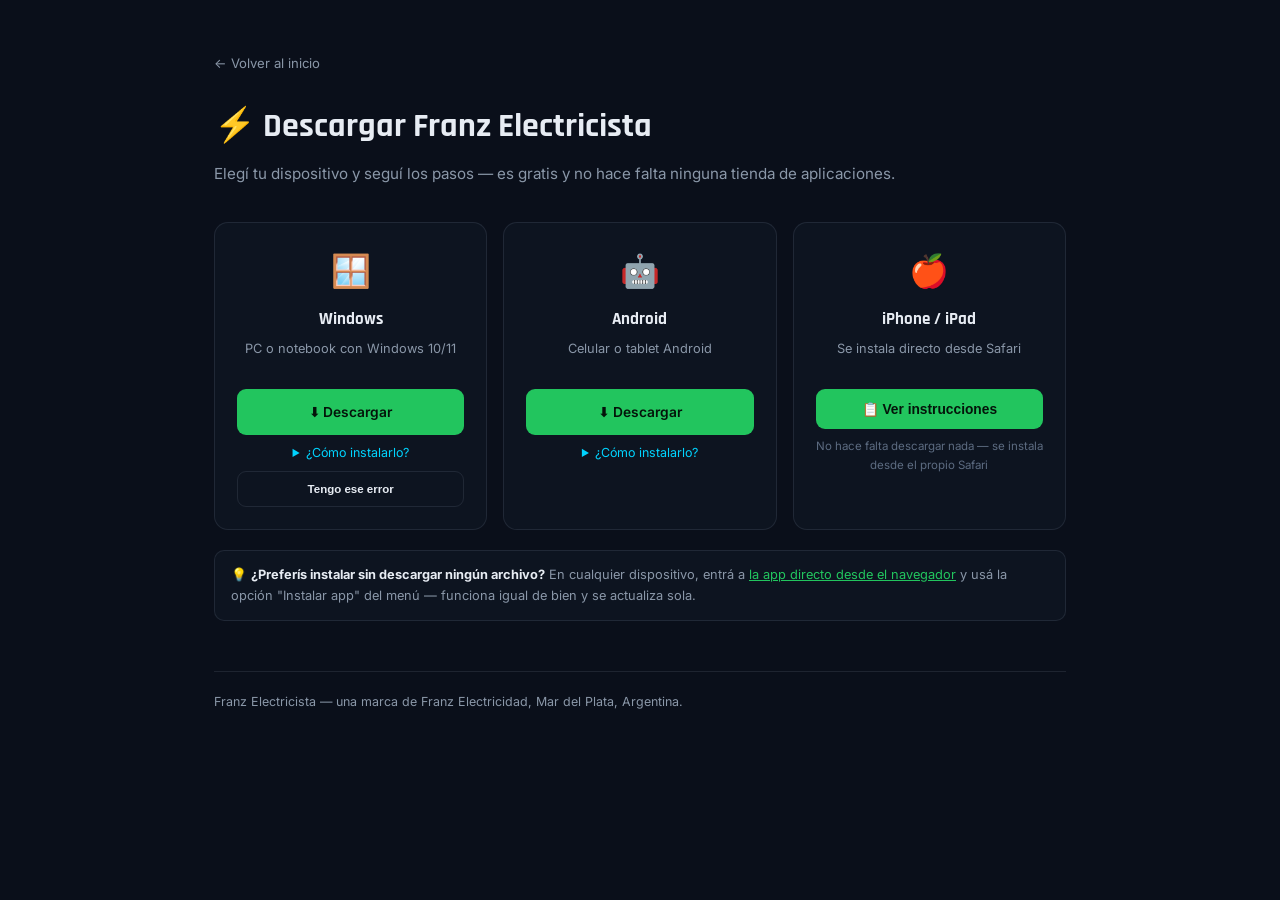
==== descargar.html @ 5713aa9c "Rename descargar_1.html to descargar.html" ====
<!DOCTYPE html>
<html lang="es">
<head>
<meta charset="UTF-8">
<meta name="viewport" content="width=device-width, initial-scale=1.0">
<title>Descargar Franz Electricista</title>
<link rel="preconnect" href="https://fonts.googleapis.com">
<link href="https://fonts.googleapis.com/css2?family=Rajdhani:wght@600;700&family=Inter:wght@400;500;600&display=swap" rel="stylesheet">
<link rel="icon" href="icons/favicon-32.png" sizes="32x32">
<style>
:root{
  --verde:#22c55e; --verde-dark:#16a34a; --cyan:#00d4ff;
  --bg:#0a0f1a; --bg2:#0d1420; --bg3:#111c2e; --panel:#0f1826;
  --border:rgba(34,197,94,.18); --border-br:rgba(148,163,184,.14);
  --text:#e7ecf3; --muted:#8a97a8; --muted2:#5c6b80;
}
*{margin:0;padding:0;box-sizing:border-box}
body{background:var(--bg);color:var(--text);font-family:'Inter',system-ui,sans-serif;line-height:1.6;padding:0}
.wrap{max-width:900px;margin:0 auto;padding:50px 24px 80px}
a{color:var(--verde)}
h1{font-family:'Rajdhani',sans-serif;font-size:2.1rem;margin-bottom:8px}
h2{font-family:'Rajdhani',sans-serif;font-size:1.2rem;margin-bottom:6px}
.sub{color:var(--muted);font-size:.95rem;margin-bottom:36px}
.back{display:inline-block;margin-bottom:26px;color:var(--muted);font-size:.82rem;text-decoration:none}
.back:hover{color:var(--verde)}

.destacado{
  background:linear-gradient(160deg,#101c14,var(--bg2));
  border:2px solid var(--verde); border-radius:16px; padding:26px;
  margin-bottom:34px; position:relative;
}
.destacado .tag{
  position:absolute; top:-12px; left:22px; background:var(--verde); color:#04140a;
  font-size:.68rem; font-weight:700; padding:4px 12px; border-radius:20px; letter-spacing:.03em;
}
.destacado h2{font-size:1.4rem}
.destacado p{color:var(--muted); font-size:.88rem; margin-bottom:16px}

.grid{display:grid; grid-template-columns:repeat(3,1fr); gap:16px; margin-bottom:20px}
@media(max-width:720px){ .grid{grid-template-columns:1fr} }

.card{
  background:var(--bg2); border:1px solid var(--border-br); border-radius:14px;
  padding:22px; text-align:center;
}
.card .ico{font-size:2rem; margin-bottom:10px}
.card h3{font-family:'Rajdhani',sans-serif; font-size:1.05rem; margin-bottom:6px}
.card p{color:var(--muted); font-size:.8rem; margin-bottom:16px; min-height:34px}

.btn{
  display:inline-flex; align-items:center; gap:8px; justify-content:center;
  padding:11px 22px; border-radius:9px; font-weight:600; font-size:.86rem;
  cursor:pointer; border:1px solid transparent; transition:.15s; width:100%;
  text-decoration:none;
}
.btn-verde{background:var(--verde); color:#04140a;}
.btn-verde:hover{background:#3fdb79}
.btn-ghost{border-color:var(--border-br); color:var(--text); background:transparent}
.btn-ghost:hover{border-color:var(--verde); color:var(--verde)}
.btn[disabled]{opacity:.5; cursor:default; pointer-events:none}

.nota{
  background:var(--bg2); border:1px solid var(--border-br); border-radius:10px;
  padding:14px 16px; font-size:.8rem; color:var(--muted); margin-top:10px;
}
.nota b{color:var(--text)}
details{margin-top:8px}
summary{cursor:pointer; color:var(--cyan); font-size:.78rem}
.pasos{margin-top:8px; padding-left:18px; font-size:.78rem; color:var(--muted); line-height:1.9}

footer{border-top:1px solid var(--border-br); margin-top:50px; padding-top:20px; font-size:.78rem; color:var(--muted)}
</style>
</head>
<body>
<div class="wrap">
  <a href="landing.html" class="back">← Volver al inicio</a>
  <h1>⚡ Descargar Franz Electricista</h1>
  <p class="sub">Elegí tu dispositivo y seguí los pasos — es gratis y no hace falta ninguna tienda de aplicaciones.</p>

  <div id="destacado" class="destacado" style="display:none">
    <span class="tag">RECOMENDADO PARA VOS</span>
    <h2 id="destacado-titulo"></h2>
    <p id="destacado-texto"></p>
    <div id="destacado-boton"></div>
  </div>

  <div class="grid">
    <div class="card">
      <div class="ico">🪟</div>
      <h3>Windows</h3>
      <p>PC o notebook con Windows 10/11</p>
      <a class="btn btn-verde" href="descargas/franz-electricista.msix" download>⬇ Descargar</a>
      <details>
        <summary>¿Cómo instalarlo?</summary>
        <ol class="pasos">
          <li>Descargá el archivo <b>.msix</b></li>
          <li>Hacé doble clic sobre él</li>
          <li>Si Windows no te deja instalar por "certificado no confiable": tocá el botón de abajo para ver la solución</li>
          <li>Tocá "Instalar"</li>
        </ol>
      </details>
      <div class="nota" id="nota-windows" style="display:none">
        <b>¿Te aparece un error de certificado?</b><br>
        Es normal en instaladores fuera de la tienda oficial. Solución: abrí PowerShell
        parado en la carpeta donde descargaste el archivo, y ejecutá:<br>
        <code>Set-ExecutionPolicy -Scope Process -ExecutionPolicy Bypass -Force</code><br>
        y después probá instalar de nuevo.
      </div>
      <button class="btn btn-ghost" style="margin-top:8px;font-size:.72rem" onclick="document.getElementById('nota-windows').style.display='block'">Tengo ese error</button>
    </div>

    <div class="card">
      <div class="ico">🤖</div>
      <h3>Android</h3>
      <p>Celular o tablet Android</p>
      <a class="btn btn-verde" href="descargas/franz-electricista.apk" download>⬇ Descargar</a>
      <details>
        <summary>¿Cómo instalarlo?</summary>
        <ol class="pasos">
          <li>Descargá el archivo <b>.apk</b></li>
          <li>Abrilo desde tus notificaciones o la carpeta Descargas</li>
          <li>Si te avisa "instalar apps de origen desconocido": aceptalo, es normal</li>
          <li>Tocá "Instalar"</li>
        </ol>
      </details>
    </div>

    <div class="card">
      <div class="ico">🍎</div>
      <h3>iPhone / iPad</h3>
      <p>Se instala directo desde Safari</p>
      <button class="btn btn-verde" onclick="alert('Abrí este sitio en Safari (no Chrome) → tocá el botón Compartir (el cuadrado con flecha hacia arriba) → \\'Agregar a pantalla de inicio\\'.')">📋 Ver instrucciones</button>
      <p style="font-size:.72rem;color:var(--muted2);margin-top:8px">No hace falta descargar nada — se instala desde el propio Safari</p>
    </div>
  </div>

  <div class="nota">
    💡 <b>¿Preferís instalar sin descargar ningún archivo?</b> En cualquier dispositivo, entrá a
    <a href="index.html">la app directo desde el navegador</a> y usá la opción "Instalar app" del menú —
    funciona igual de bien y se actualiza sola.
  </div>

  <footer>Franz Electricista — una marca de Franz Electricidad, Mar del Plata, Argentina.</footer>
</div>

<script>
const ua = navigator.userAgent;
const esWindows = /Windows/i.test(ua);
const esAndroid = /Android/i.test(ua);
const esIOS = /iPhone|iPad|iPod/i.test(ua);
const esMac = /Macintosh/i.test(ua) && !esIOS;

const destacado = document.getElementById('destacado');
const titulo = document.getElementById('destacado-titulo');
const texto = document.getElementById('destacado-texto');
const boton = document.getElementById('destacado-boton');

if (esAndroid) {
  destacado.style.display = 'block';
  titulo.textContent = '🤖 Detectamos que estás en Android';
  texto.textContent = 'Descargá el instalador directo para tu celular.';
  boton.innerHTML = '<a class="btn btn-verde" href="descargas/franz-electricista.apk" download>⬇ Descargar para Android</a>';
} else if (esWindows) {
  destacado.style.display = 'block';
  titulo.textContent = '🪟 Detectamos que estás en Windows';
  texto.textContent = 'Descargá el instalador directo para tu PC.';
  boton.innerHTML = '<a class="btn btn-verde" href="descargas/franz-electricista.msix" download>⬇ Descargar para Windows</a>';
} else if (esIOS) {
  destacado.style.display = 'block';
  titulo.textContent = '🍎 Detectamos que estás en iPhone/iPad';
  texto.textContent = 'En iOS se instala directo desde Safari, sin descargar ningún archivo.';
  boton.innerHTML = '<button class="btn btn-verde" onclick="alert(\'Abrí este sitio en Safari → tocá Compartir → Agregar a pantalla de inicio\')">📋 Ver cómo</button>';
} else if (esMac) {
  destacado.style.display = 'block';
  titulo.textContent = '💻 Detectamos que estás en Mac';
  texto.textContent = 'Instalala directo desde el navegador (Chrome o Edge): entrá a la app y usá "Instalar app" desde el menú.';
  boton.innerHTML = '<a class="btn btn-verde" href="index.html">Ir a la app</a>';
}
</script>
</body>
</html>
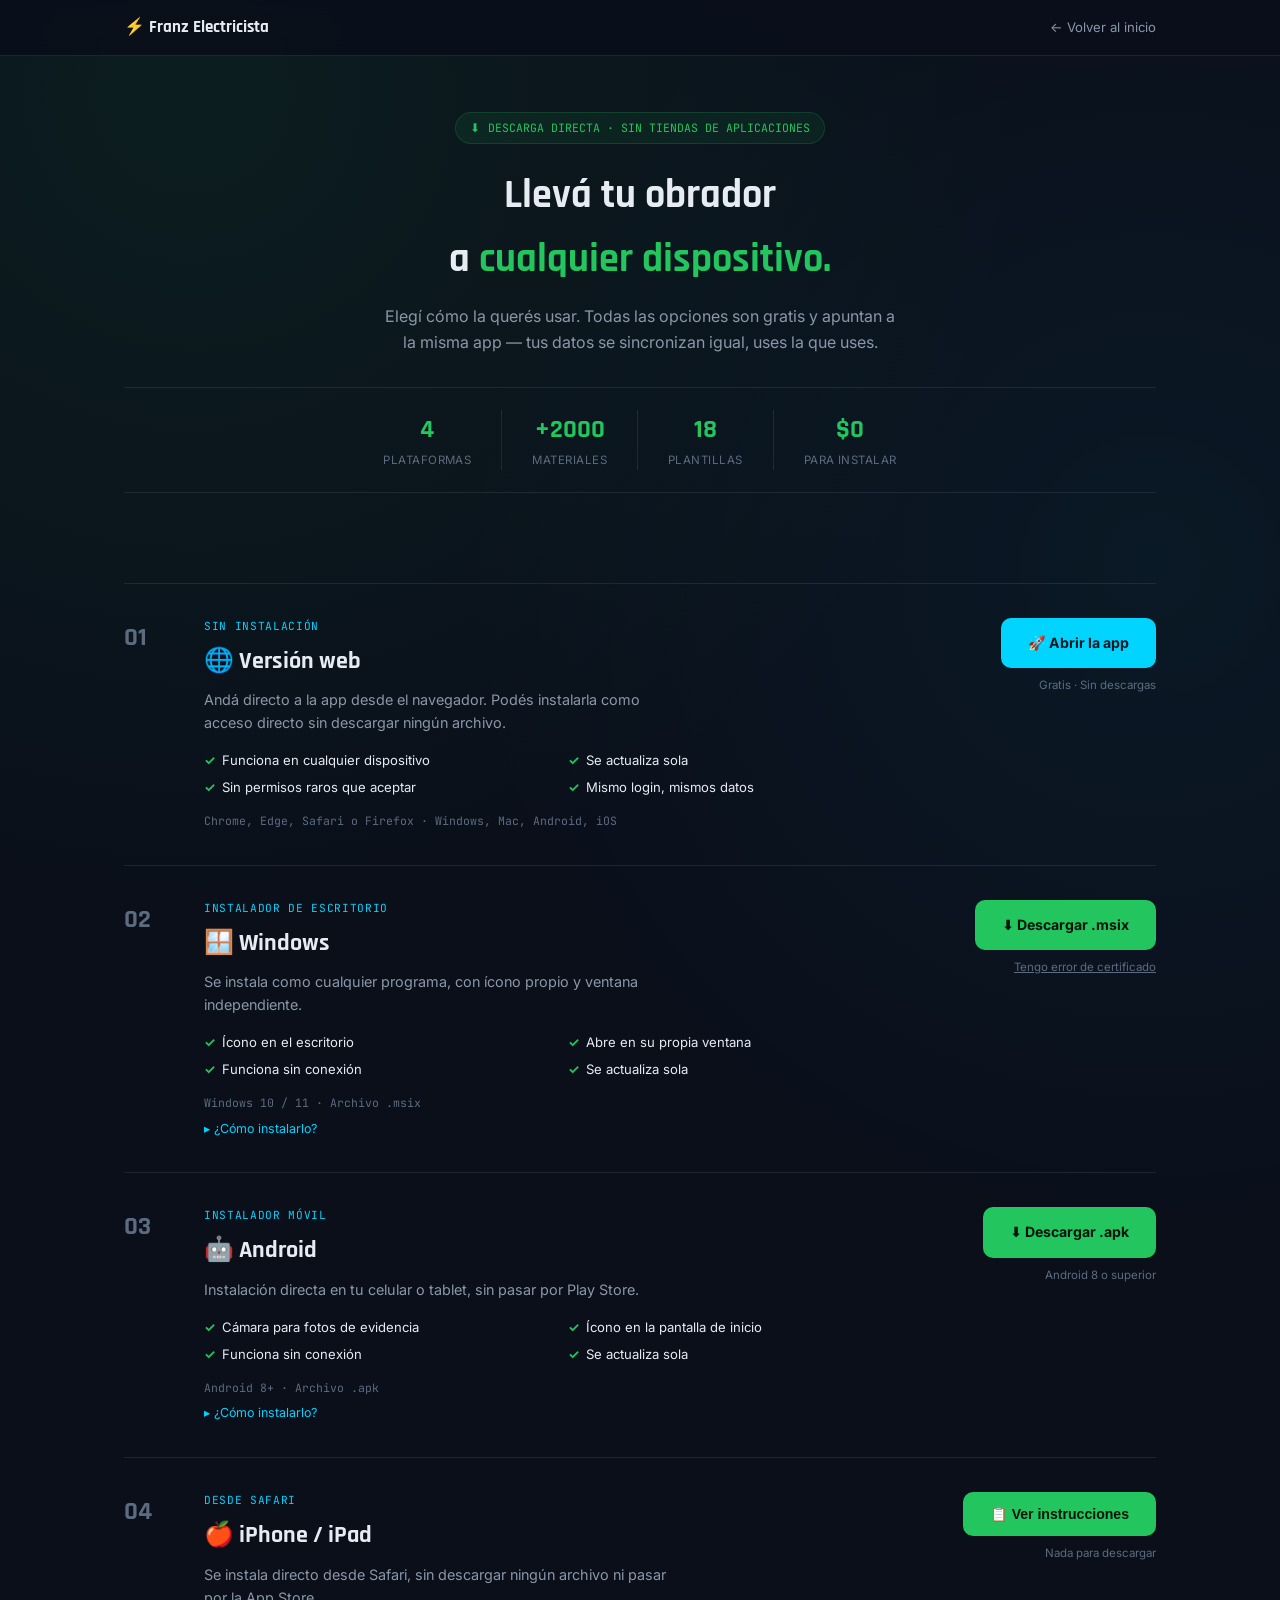
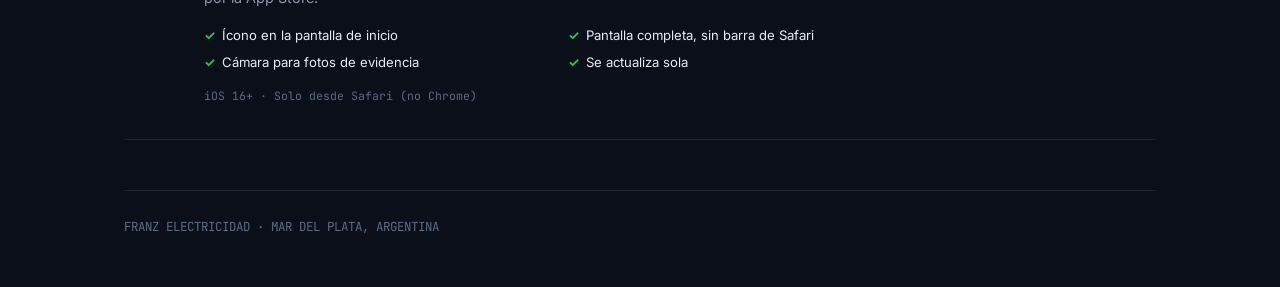
==== commit 7b432a36: "Update descargar.html" ====
--- a/descargar.html
+++ b/descargar.html
@@ -5,142 +5,246 @@
 <meta name="viewport" content="width=device-width, initial-scale=1.0">
 <title>Descargar Franz Electricista</title>
 <link rel="preconnect" href="https://fonts.googleapis.com">
-<link href="https://fonts.googleapis.com/css2?family=Rajdhani:wght@600;700&family=Inter:wght@400;500;600&display=swap" rel="stylesheet">
+<link href="https://fonts.googleapis.com/css2?family=Rajdhani:wght@600;700&family=Inter:wght@400;500;600;700&family=JetBrains+Mono:wght@500&display=swap" rel="stylesheet">
 <link rel="icon" href="icons/favicon-32.png" sizes="32x32">
 <style>
 :root{
   --verde:#22c55e; --verde-dark:#16a34a; --cyan:#00d4ff;
-  --bg:#0a0f1a; --bg2:#0d1420; --bg3:#111c2e; --panel:#0f1826;
+  --bg:#0a0f1a; --bg2:#0d1420; --bg3:#111c2e;
   --border:rgba(34,197,94,.18); --border-br:rgba(148,163,184,.14);
   --text:#e7ecf3; --muted:#8a97a8; --muted2:#5c6b80;
 }
 *{margin:0;padding:0;box-sizing:border-box}
-body{background:var(--bg);color:var(--text);font-family:'Inter',system-ui,sans-serif;line-height:1.6;padding:0}
-.wrap{max-width:900px;margin:0 auto;padding:50px 24px 80px}
-a{color:var(--verde)}
-h1{font-family:'Rajdhani',sans-serif;font-size:2.1rem;margin-bottom:8px}
-h2{font-family:'Rajdhani',sans-serif;font-size:1.2rem;margin-bottom:6px}
-.sub{color:var(--muted);font-size:.95rem;margin-bottom:36px}
-.back{display:inline-block;margin-bottom:26px;color:var(--muted);font-size:.82rem;text-decoration:none}
+body{
+  background:
+    radial-gradient(circle at 15% 5%, rgba(34,197,94,.08), transparent 40%),
+    radial-gradient(circle at 90% 30%, rgba(0,212,255,.05), transparent 40%),
+    var(--bg);
+  color:var(--text);font-family:'Inter',system-ui,sans-serif;line-height:1.6;
+}
+a{color:var(--verde); text-decoration:none}
+.mono{font-family:'JetBrains Mono',monospace}
+
+/* ===== NAV ===== */
+nav{position:sticky; top:0; z-index:20; backdrop-filter:blur(10px); background:rgba(10,15,26,.85); border-bottom:1px solid var(--border-br)}
+.nav-inner{max-width:1080px; margin:0 auto; padding:14px 24px; display:flex; align-items:center; justify-content:space-between}
+.brand{font-family:'Rajdhani',sans-serif; font-weight:700; font-size:1.05rem}
+.back{color:var(--muted); font-size:.82rem}
 .back:hover{color:var(--verde)}
 
-.destacado{
-  background:linear-gradient(160deg,#101c14,var(--bg2));
-  border:2px solid var(--verde); border-radius:16px; padding:26px;
-  margin-bottom:34px; position:relative;
-}
-.destacado .tag{
-  position:absolute; top:-12px; left:22px; background:var(--verde); color:#04140a;
-  font-size:.68rem; font-weight:700; padding:4px 12px; border-radius:20px; letter-spacing:.03em;
-}
-.destacado h2{font-size:1.4rem}
-.destacado p{color:var(--muted); font-size:.88rem; margin-bottom:16px}
-
-.grid{display:grid; grid-template-columns:repeat(3,1fr); gap:16px; margin-bottom:20px}
-@media(max-width:720px){ .grid{grid-template-columns:1fr} }
-
-.card{
-  background:var(--bg2); border:1px solid var(--border-br); border-radius:14px;
-  padding:22px; text-align:center;
-}
-.card .ico{font-size:2rem; margin-bottom:10px}
-.card h3{font-family:'Rajdhani',sans-serif; font-size:1.05rem; margin-bottom:6px}
-.card p{color:var(--muted); font-size:.8rem; margin-bottom:16px; min-height:34px}
-
+.wrap{max-width:1080px; margin:0 auto; padding:0 24px}
+
+/* ===== HERO ===== */
+.hero{padding:56px 0 40px; text-align:center}
+.eyebrow{
+  display:inline-flex; align-items:center; gap:8px; font-family:'JetBrains Mono',monospace;
+  font-size:.72rem; color:var(--verde); background:rgba(34,197,94,.08);
+  border:1px solid var(--border); padding:6px 14px; border-radius:20px; margin-bottom:20px;
+}
+.hero h1{font-family:'Rajdhani',sans-serif; font-size:2.5rem; margin-bottom:12px}
+.hero h1 .hl{color:var(--verde)}
+.hero p{color:var(--muted); font-size:1rem; max-width:520px; margin:0 auto 32px}
+
+.stats{display:flex; justify-content:center; gap:0; flex-wrap:wrap; border-top:1px solid var(--border-br); border-bottom:1px solid var(--border-br); padding:22px 0}
+.stat{padding:0 30px; text-align:center; border-right:1px solid var(--border-br)}
+.stat:last-child{border-right:none}
+.stat .num{font-family:'Rajdhani',sans-serif; font-size:1.6rem; font-weight:700; color:var(--verde)}
+.stat .lbl{font-size:.72rem; color:var(--muted2); text-transform:uppercase; letter-spacing:.04em}
+@media(max-width:640px){ .stat{padding:8px 16px; border-right:none; border-bottom:1px solid var(--border-br); width:45%} }
+
+/* ===== SECCIONES NUMERADAS ===== */
+.plataformas{padding:50px 0}
+.plat{
+  display:grid; grid-template-columns:56px 1fr; gap:24px;
+  padding:34px 0; border-top:1px solid var(--border-br);
+}
+.plat:last-child{border-bottom:1px solid var(--border-br)}
+.plat-num{font-family:'Rajdhani',sans-serif; font-size:1.6rem; font-weight:700; color:var(--muted2)}
+.plat-body{display:grid; grid-template-columns:1fr auto; gap:24px; align-items:start}
+@media(max-width:760px){ .plat-body{grid-template-columns:1fr} .plat{grid-template-columns:40px 1fr} }
+
+.plat-tag{font-family:'JetBrains Mono',monospace; font-size:.7rem; color:var(--cyan); letter-spacing:.06em; margin-bottom:6px; text-transform:uppercase}
+.plat-title{font-family:'Rajdhani',sans-serif; font-size:1.5rem; font-weight:700; margin-bottom:8px; display:flex; align-items:center; gap:10px}
+.plat-desc{color:var(--muted); font-size:.9rem; margin-bottom:16px; max-width:480px}
+
+.checklist{list-style:none; display:grid; grid-template-columns:1fr 1fr; gap:6px 20px; margin-bottom:14px}
+.checklist li{font-size:.82rem; color:var(--text); display:flex; align-items:flex-start; gap:6px}
+.checklist li::before{content:"✓"; color:var(--verde); font-weight:700; flex-shrink:0}
+@media(max-width:480px){ .checklist{grid-template-columns:1fr} }
+
+.plat-req{font-family:'JetBrains Mono',monospace; font-size:.72rem; color:var(--muted2)}
+
+.plat-cta{display:flex; flex-direction:column; align-items:flex-end; gap:8px; min-width:220px}
+@media(max-width:760px){ .plat-cta{align-items:flex-start; margin-top:10px} }
 .btn{
   display:inline-flex; align-items:center; gap:8px; justify-content:center;
-  padding:11px 22px; border-radius:9px; font-weight:600; font-size:.86rem;
-  cursor:pointer; border:1px solid transparent; transition:.15s; width:100%;
-  text-decoration:none;
+  padding:13px 26px; border-radius:10px; font-weight:700; font-size:.88rem;
+  cursor:pointer; border:1px solid transparent; transition:.15s; white-space:nowrap;
 }
 .btn-verde{background:var(--verde); color:#04140a;}
-.btn-verde:hover{background:#3fdb79}
-.btn-ghost{border-color:var(--border-br); color:var(--text); background:transparent}
-.btn-ghost:hover{border-color:var(--verde); color:var(--verde)}
-.btn[disabled]{opacity:.5; cursor:default; pointer-events:none}
-
-.nota{
-  background:var(--bg2); border:1px solid var(--border-br); border-radius:10px;
-  padding:14px 16px; font-size:.8rem; color:var(--muted); margin-top:10px;
-}
-.nota b{color:var(--text)}
-details{margin-top:8px}
-summary{cursor:pointer; color:var(--cyan); font-size:.78rem}
+.btn-verde:hover{background:#3fdb79; box-shadow:0 8px 20px -8px rgba(34,197,94,.5)}
+.btn-cyan{background:var(--cyan); color:#001820;}
+.btn-cyan:hover{background:#3ee0ff; box-shadow:0 8px 20px -8px rgba(0,212,255,.5)}
+.plat-sub{font-size:.72rem; color:var(--muted2); text-align:right}
+@media(max-width:760px){ .plat-sub{text-align:left} }
+
+.recomendado-badge{
+  font-size:.6rem; font-weight:700; background:var(--verde); color:#04140a;
+  padding:2px 9px; border-radius:20px; letter-spacing:.03em;
+}
+
+details{margin-top:6px}
+summary{cursor:pointer; color:var(--cyan); font-size:.78rem; list-style:none}
+summary::-webkit-details-marker{display:none}
+summary::before{content:"▸ "}
 .pasos{margin-top:8px; padding-left:18px; font-size:.78rem; color:var(--muted); line-height:1.9}
-
-footer{border-top:1px solid var(--border-br); margin-top:50px; padding-top:20px; font-size:.78rem; color:var(--muted)}
+.nota{background:var(--bg2); border:1px solid var(--border-br); border-radius:10px; padding:12px 14px; font-size:.78rem; color:var(--muted); margin-top:8px; max-width:420px}
+code{background:var(--bg3); padding:2px 6px; border-radius:4px; font-size:.74rem; color:var(--cyan)}
+
+footer{border-top:1px solid var(--border-br); padding:26px 0 50px; font-size:.78rem; color:var(--muted2); font-family:'JetBrains Mono',monospace}
 </style>
 </head>
 <body>
+
+<nav>
+  <div class="nav-inner">
+    <div class="brand">⚡ Franz Electricista</div>
+    <a href="landing.html" class="back">← Volver al inicio</a>
+  </div>
+</nav>
+
 <div class="wrap">
-  <a href="landing.html" class="back">← Volver al inicio</a>
-  <h1>⚡ Descargar Franz Electricista</h1>
-  <p class="sub">Elegí tu dispositivo y seguí los pasos — es gratis y no hace falta ninguna tienda de aplicaciones.</p>
-
-  <div id="destacado" class="destacado" style="display:none">
-    <span class="tag">RECOMENDADO PARA VOS</span>
-    <h2 id="destacado-titulo"></h2>
-    <p id="destacado-texto"></p>
-    <div id="destacado-boton"></div>
-  </div>
-
-  <div class="grid">
-    <div class="card">
-      <div class="ico">🪟</div>
-      <h3>Windows</h3>
-      <p>PC o notebook con Windows 10/11</p>
-      <a class="btn btn-verde" href="descargas/franz-electricista.msix" download>⬇ Descargar</a>
-      <details>
-        <summary>¿Cómo instalarlo?</summary>
-        <ol class="pasos">
-          <li>Descargá el archivo <b>.msix</b></li>
-          <li>Hacé doble clic sobre él</li>
-          <li>Si Windows no te deja instalar por "certificado no confiable": tocá el botón de abajo para ver la solución</li>
-          <li>Tocá "Instalar"</li>
-        </ol>
-      </details>
-      <div class="nota" id="nota-windows" style="display:none">
-        <b>¿Te aparece un error de certificado?</b><br>
-        Es normal en instaladores fuera de la tienda oficial. Solución: abrí PowerShell
-        parado en la carpeta donde descargaste el archivo, y ejecutá:<br>
-        <code>Set-ExecutionPolicy -Scope Process -ExecutionPolicy Bypass -Force</code><br>
-        y después probá instalar de nuevo.
-      </div>
-      <button class="btn btn-ghost" style="margin-top:8px;font-size:.72rem" onclick="document.getElementById('nota-windows').style.display='block'">Tengo ese error</button>
-    </div>
-
-    <div class="card">
-      <div class="ico">🤖</div>
-      <h3>Android</h3>
-      <p>Celular o tablet Android</p>
-      <a class="btn btn-verde" href="descargas/franz-electricista.apk" download>⬇ Descargar</a>
-      <details>
-        <summary>¿Cómo instalarlo?</summary>
-        <ol class="pasos">
-          <li>Descargá el archivo <b>.apk</b></li>
-          <li>Abrilo desde tus notificaciones o la carpeta Descargas</li>
-          <li>Si te avisa "instalar apps de origen desconocido": aceptalo, es normal</li>
-          <li>Tocá "Instalar"</li>
-        </ol>
-      </details>
-    </div>
-
-    <div class="card">
-      <div class="ico">🍎</div>
-      <h3>iPhone / iPad</h3>
-      <p>Se instala directo desde Safari</p>
-      <button class="btn btn-verde" onclick="alert('Abrí este sitio en Safari (no Chrome) → tocá el botón Compartir (el cuadrado con flecha hacia arriba) → \\'Agregar a pantalla de inicio\\'.')">📋 Ver instrucciones</button>
-      <p style="font-size:.72rem;color:var(--muted2);margin-top:8px">No hace falta descargar nada — se instala desde el propio Safari</p>
-    </div>
-  </div>
-
-  <div class="nota">
-    💡 <b>¿Preferís instalar sin descargar ningún archivo?</b> En cualquier dispositivo, entrá a
-    <a href="index.html">la app directo desde el navegador</a> y usá la opción "Instalar app" del menú —
-    funciona igual de bien y se actualiza sola.
-  </div>
-
-  <footer>Franz Electricista — una marca de Franz Electricidad, Mar del Plata, Argentina.</footer>
+  <header class="hero">
+    <div class="eyebrow"><span>⬇</span> DESCARGA DIRECTA · SIN TIENDAS DE APLICACIONES</div>
+    <h1>Llevá tu obrador<br>a <span class="hl">cualquier dispositivo.</span></h1>
+    <p>Elegí cómo la querés usar. Todas las opciones son gratis y apuntan a la misma app — tus datos se sincronizan igual, uses la que uses.</p>
+    <div class="stats">
+      <div class="stat"><div class="num">4</div><div class="lbl">Plataformas</div></div>
+      <div class="stat"><div class="num">+2000</div><div class="lbl">Materiales</div></div>
+      <div class="stat"><div class="num">18</div><div class="lbl">Plantillas</div></div>
+      <div class="stat"><div class="num">$0</div><div class="lbl">Para instalar</div></div>
+    </div>
+  </header>
+
+  <section class="plataformas" id="plataformas">
+
+    <!-- 01 — WEB -->
+    <div class="plat" data-plat="web">
+      <div class="plat-num mono">01</div>
+      <div class="plat-body">
+        <div>
+          <div class="plat-tag">Sin instalación</div>
+          <div class="plat-title">🌐 Versión web <span class="recomendado-badge" data-badge="web" style="display:none">RECOMENDADO PARA VOS</span></div>
+          <div class="plat-desc">Andá directo a la app desde el navegador. Podés instalarla como acceso directo sin descargar ningún archivo.</div>
+          <ul class="checklist">
+            <li>Funciona en cualquier dispositivo</li>
+            <li>Se actualiza sola</li>
+            <li>Sin permisos raros que aceptar</li>
+            <li>Mismo login, mismos datos</li>
+          </ul>
+          <div class="plat-req">Chrome, Edge, Safari o Firefox · Windows, Mac, Android, iOS</div>
+        </div>
+        <div class="plat-cta">
+          <a class="btn btn-cyan" href="index.html">🚀 Abrir la app</a>
+          <span class="plat-sub">Gratis · Sin descargas</span>
+        </div>
+      </div>
+    </div>
+
+    <!-- 02 — WINDOWS -->
+    <div class="plat" data-plat="windows">
+      <div class="plat-num mono">02</div>
+      <div class="plat-body">
+        <div>
+          <div class="plat-tag">Instalador de escritorio</div>
+          <div class="plat-title">🪟 Windows <span class="recomendado-badge" data-badge="windows" style="display:none">RECOMENDADO PARA VOS</span></div>
+          <div class="plat-desc">Se instala como cualquier programa, con ícono propio y ventana independiente.</div>
+          <ul class="checklist">
+            <li>Ícono en el escritorio</li>
+            <li>Abre en su propia ventana</li>
+            <li>Funciona sin conexión</li>
+            <li>Se actualiza sola</li>
+          </ul>
+          <div class="plat-req">Windows 10 / 11 · Archivo .msix</div>
+          <details>
+            <summary>¿Cómo instalarlo?</summary>
+            <ol class="pasos">
+              <li>Descargá el archivo <b>.msix</b></li>
+              <li>Doble clic sobre él</li>
+              <li>Si aparece error de certificado, tocá el botón de abajo</li>
+              <li>Tocá "Instalar"</li>
+            </ol>
+          </details>
+          <div class="nota" id="nota-windows" style="display:none">
+            <b>¿Error de certificado?</b> Abrí PowerShell en la carpeta del archivo y ejecutá:<br>
+            <code>Set-ExecutionPolicy -Scope Process -ExecutionPolicy Bypass -Force</code>
+          </div>
+        </div>
+        <div class="plat-cta">
+          <a class="btn btn-verde" href="descargas/franz-electricista.msix" download>⬇ Descargar .msix</a>
+          <span class="plat-sub" onclick="document.getElementById('nota-windows').style.display='block'" style="cursor:pointer;text-decoration:underline">Tengo error de certificado</span>
+        </div>
+      </div>
+    </div>
+
+    <!-- 03 — ANDROID -->
+    <div class="plat" data-plat="android">
+      <div class="plat-num mono">03</div>
+      <div class="plat-body">
+        <div>
+          <div class="plat-tag">Instalador móvil</div>
+          <div class="plat-title">🤖 Android <span class="recomendado-badge" data-badge="android" style="display:none">RECOMENDADO PARA VOS</span></div>
+          <div class="plat-desc">Instalación directa en tu celular o tablet, sin pasar por Play Store.</div>
+          <ul class="checklist">
+            <li>Cámara para fotos de evidencia</li>
+            <li>Ícono en la pantalla de inicio</li>
+            <li>Funciona sin conexión</li>
+            <li>Se actualiza sola</li>
+          </ul>
+          <div class="plat-req">Android 8+ · Archivo .apk</div>
+          <details>
+            <summary>¿Cómo instalarlo?</summary>
+            <ol class="pasos">
+              <li>Descargá el archivo <b>.apk</b></li>
+              <li>Abrilo desde Descargas o la notificación</li>
+              <li>Si avisa "origen desconocido", aceptalo (es normal)</li>
+              <li>Tocá "Instalar"</li>
+            </ol>
+          </details>
+        </div>
+        <div class="plat-cta">
+          <a class="btn btn-verde" href="descargas/franz-electricista.apk" download>⬇ Descargar .apk</a>
+          <span class="plat-sub">Android 8 o superior</span>
+        </div>
+      </div>
+    </div>
+
+    <!-- 04 — iOS -->
+    <div class="plat" data-plat="ios">
+      <div class="plat-num mono">04</div>
+      <div class="plat-body">
+        <div>
+          <div class="plat-tag">Desde Safari</div>
+          <div class="plat-title">🍎 iPhone / iPad <span class="recomendado-badge" data-badge="ios" style="display:none">RECOMENDADO PARA VOS</span></div>
+          <div class="plat-desc">Se instala directo desde Safari, sin descargar ningún archivo ni pasar por la App Store.</div>
+          <ul class="checklist">
+            <li>Ícono en la pantalla de inicio</li>
+            <li>Pantalla completa, sin barra de Safari</li>
+            <li>Cámara para fotos de evidencia</li>
+            <li>Se actualiza sola</li>
+          </ul>
+          <div class="plat-req">iOS 16+ · Solo desde Safari (no Chrome)</div>
+        </div>
+        <div class="plat-cta">
+          <button class="btn btn-verde" onclick="alert('Abrí este sitio en Safari (no Chrome) → tocá el botón Compartir (el cuadrado con flecha hacia arriba) → \\'Agregar a pantalla de inicio\\'.')">📋 Ver instrucciones</button>
+          <span class="plat-sub">Nada para descargar</span>
+        </div>
+      </div>
+    </div>
+
+  </section>
+
+  <footer>FRANZ ELECTRICIDAD · MAR DEL PLATA, ARGENTINA</footer>
 </div>
 
 <script>
@@ -150,31 +254,21 @@
 const esIOS = /iPhone|iPad|iPod/i.test(ua);
 const esMac = /Macintosh/i.test(ua) && !esIOS;
 
-const destacado = document.getElementById('destacado');
-const titulo = document.getElementById('destacado-titulo');
-const texto = document.getElementById('destacado-texto');
-const boton = document.getElementById('destacado-boton');
-
-if (esAndroid) {
-  destacado.style.display = 'block';
-  titulo.textContent = '🤖 Detectamos que estás en Android';
-  texto.textContent = 'Descargá el instalador directo para tu celular.';
-  boton.innerHTML = '<a class="btn btn-verde" href="descargas/franz-electricista.apk" download>⬇ Descargar para Android</a>';
-} else if (esWindows) {
-  destacado.style.display = 'block';
-  titulo.textContent = '🪟 Detectamos que estás en Windows';
-  texto.textContent = 'Descargá el instalador directo para tu PC.';
-  boton.innerHTML = '<a class="btn btn-verde" href="descargas/franz-electricista.msix" download>⬇ Descargar para Windows</a>';
-} else if (esIOS) {
-  destacado.style.display = 'block';
-  titulo.textContent = '🍎 Detectamos que estás en iPhone/iPad';
-  texto.textContent = 'En iOS se instala directo desde Safari, sin descargar ningún archivo.';
-  boton.innerHTML = '<button class="btn btn-verde" onclick="alert(\'Abrí este sitio en Safari → tocá Compartir → Agregar a pantalla de inicio\')">📋 Ver cómo</button>';
-} else if (esMac) {
-  destacado.style.display = 'block';
-  titulo.textContent = '💻 Detectamos que estás en Mac';
-  texto.textContent = 'Instalala directo desde el navegador (Chrome o Edge): entrá a la app y usá "Instalar app" desde el menú.';
-  boton.innerHTML = '<a class="btn btn-verde" href="index.html">Ir a la app</a>';
+let detectado = null;
+if (esAndroid) detectado = 'android';
+else if (esWindows) detectado = 'windows';
+else if (esIOS) detectado = 'ios';
+else if (esMac) detectado = 'web';
+
+if (detectado) {
+  const badge = document.querySelector(`[data-badge="${detectado}"]`);
+  if (badge) badge.style.display = 'inline-block';
+  const bloque = document.querySelector(`[data-plat="${detectado}"]`);
+  if (bloque) {
+    bloque.style.borderLeft = '3px solid var(--verde)';
+    bloque.style.paddingLeft = '14px';
+    setTimeout(() => bloque.scrollIntoView({behavior:'smooth', block:'center'}), 400);
+  }
 }
 </script>
 </body>
